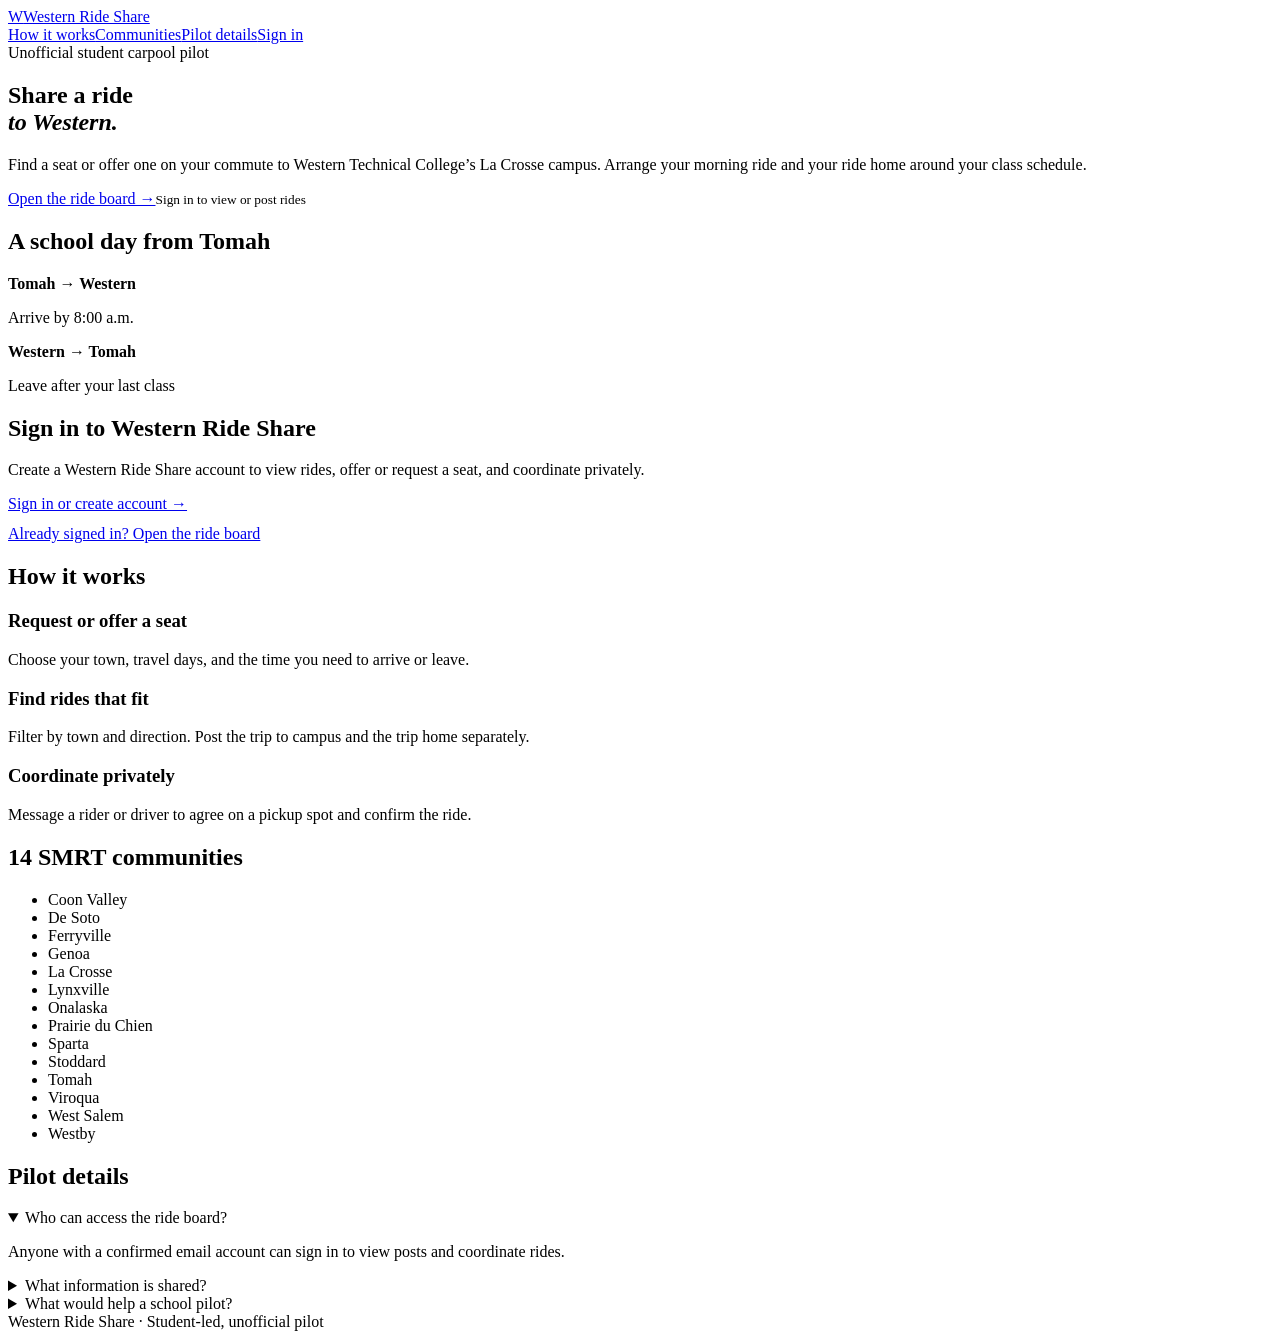
==== index.html @ a23f10d6 "Add preview index.html" ====
<!doctype html>
<html lang="en">
<head>
<meta charset="utf-8">
<meta name="viewport" content="width=device-width, initial-scale=1">
<meta name="description" content="An unofficial student carpool pilot for Western Technical College’s La Crosse campus and 14 SMRT communities.">
<title>Western Ride Share</title>
<link rel="stylesheet" href="https://fonts.googleapis.com/css2?family=Geist:wght@400;500;600;700;800&family=Bricolage+Grotesque:wght@600;700;800&display=swap">
<link rel="stylesheet" href="./styles.css">
</head>
<body>
<header class="shell"><a class="brand" href="./"><span aria-hidden="true">W</span>Western Ride Share</a><nav aria-label="Page navigation"><a href="#how">How it works</a><a href="#towns">Communities</a><a href="#pilot">Pilot details</a><a href="./sign-in.html">Sign in</a></nav></header>
<main class="shell">
<section class="hero">
<div><div class="eyebrow">Unofficial student carpool pilot</div><h1>Share a ride<br><em>to Western.</em></h1><p>Find a seat or offer one on your commute to Western Technical College’s La Crosse campus. Arrange your morning ride and your ride home around your class schedule.</p><a class="cta" href="./sign-in.html">Open the ride board →</a><small>Sign in to view or post rides</small></div>
<aside class="trip" aria-label="Example school commute"><h2>A school day from Tomah</h2><div class="stop"><b>Tomah → Western</b><p>Arrive by 8:00 a.m.</p></div><div class="stop"><b>Western → Tomah</b><p>Leave after your last class</p></div></aside>
</section>
<section class="signin-panel" id="sign-in" aria-labelledby="signin-title">
<h2 id="signin-title">Sign in to Western Ride Share</h2>
<p>Create a Western Ride Share account to view rides, offer or request a seat, and coordinate privately.</p>
<a class="cta" href="./sign-in.html">Sign in or create account →</a>
<p style="margin:12px 0 0"><a href="./board.html">Already signed in? Open the ride board</a></p>
</section>
<section class="section" id="how"><h2>How it works</h2><div class="cards">
<article class="card"><h3>Request or offer a seat</h3><p>Choose your town, travel days, and the time you need to arrive or leave.</p></article>
<article class="card"><h3>Find rides that fit</h3><p>Filter by town and direction. Post the trip to campus and the trip home separately.</p></article>
<article class="card"><h3>Coordinate privately</h3><p>Message a rider or driver to agree on a pickup spot and confirm the ride.</p></article>
</div></section>
<section class="section" id="towns"><h2>14 SMRT communities</h2><ul class="towns"><li>Coon Valley</li><li>De Soto</li><li>Ferryville</li><li>Genoa</li><li>La Crosse</li><li>Lynxville</li><li>Onalaska</li><li>Prairie du Chien</li><li>Sparta</li><li>Stoddard</li><li>Tomah</li><li>Viroqua</li><li>West Salem</li><li>Westby</li></ul></section>
<section class="section" id="pilot"><h2>Pilot details</h2>
<details open><summary>Who can access the ride board?</summary><p>Anyone with a confirmed email account can sign in to view posts and coordinate rides.</p></details>
<details><summary>What information is shared?</summary><p>Participants can see the route, days, time, and whether someone is requesting or offering a ride. Messages are visible to the two people in the conversation.</p></details>
<details><summary>What would help a school pilot?</summary><p>Support with recruiting a small group of riders and drivers, plus an approved email sending domain for notifications.</p></details>
</section>
<footer>Western Ride Share · Student-led, unofficial pilot</footer>
</main></body>
</html>
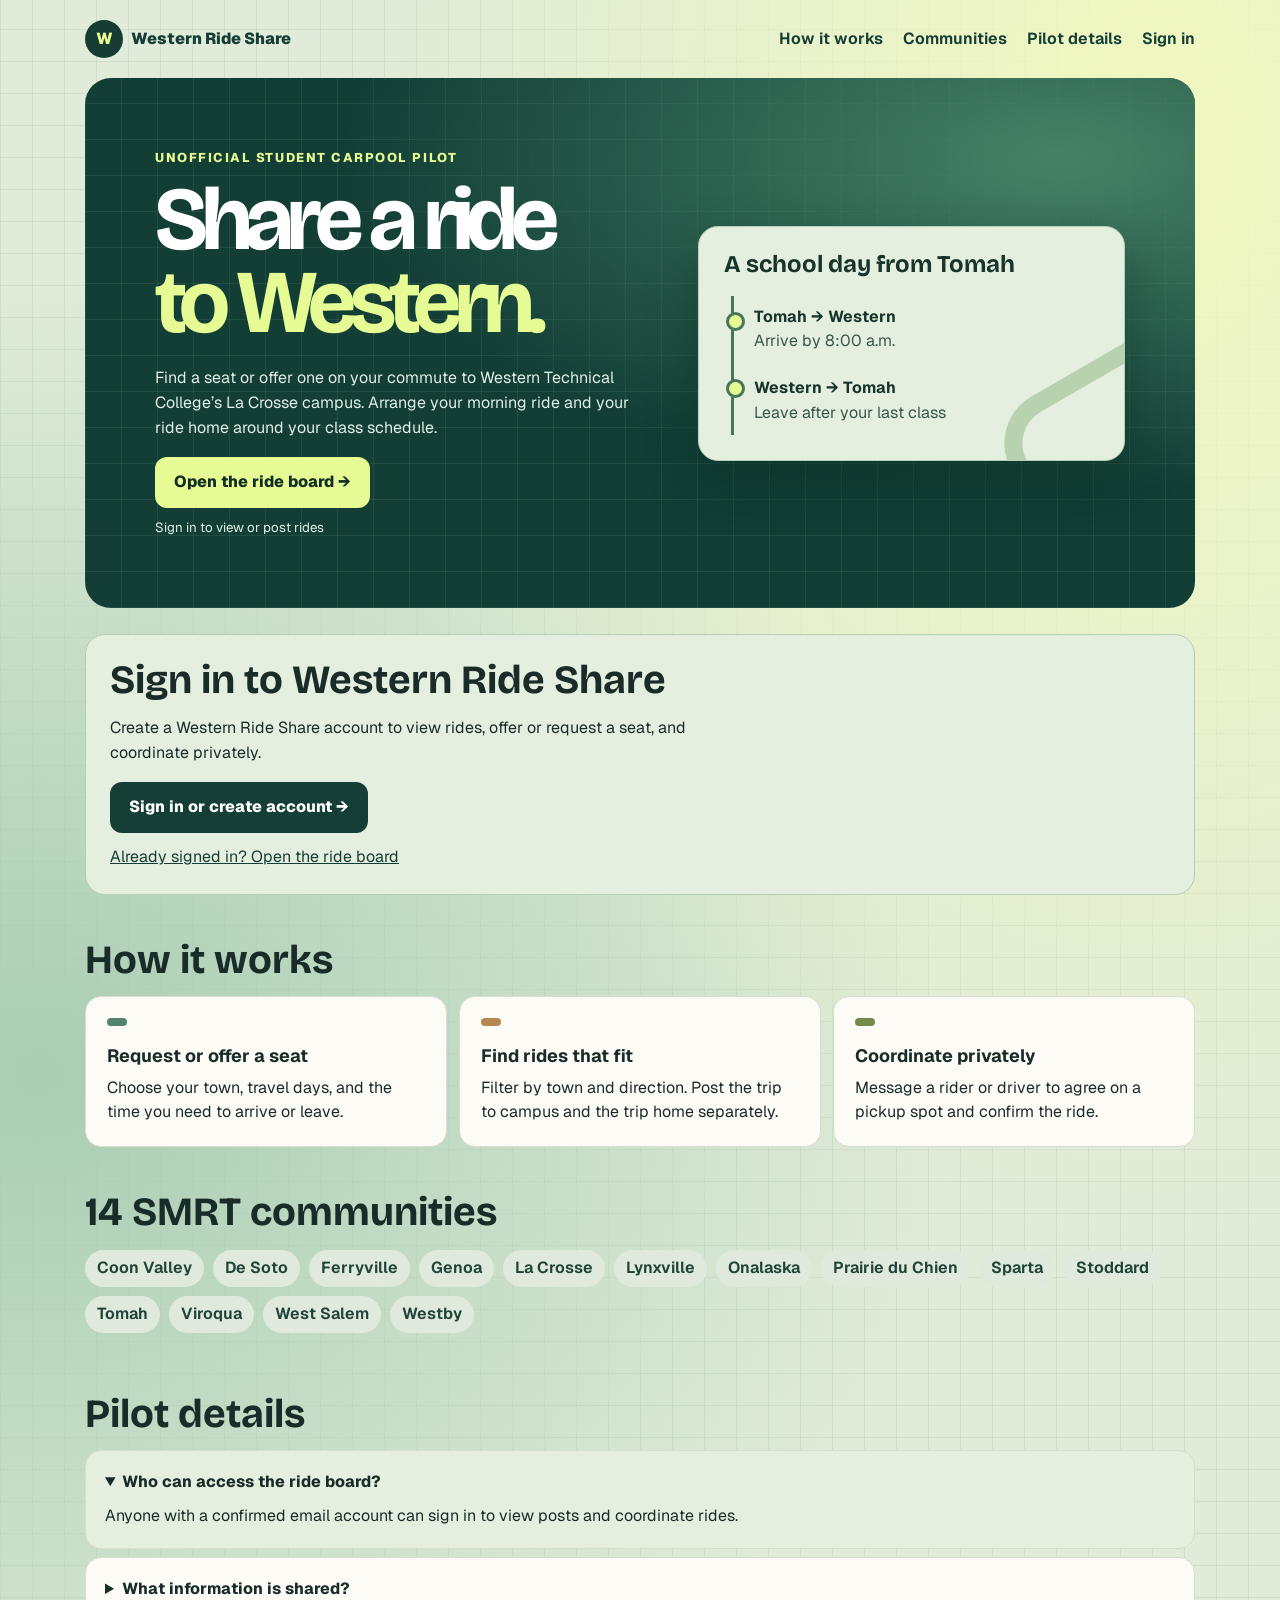
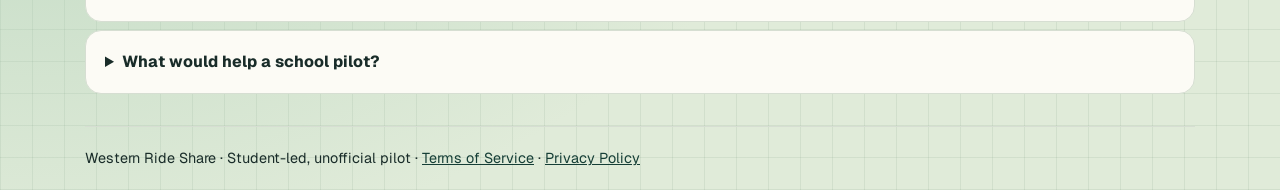
==== commit 2a98cd55: "Show terms and privacy links on site pages" ====
--- a/index.html
+++ b/index.html
@@ -32,6 +32,6 @@
 <details><summary>What information is shared?</summary><p>Participants can see the route, days, time, and whether someone is requesting or offering a ride. Messages are visible to the two people in the conversation.</p></details>
 <details><summary>What would help a school pilot?</summary><p>Support with recruiting a small group of riders and drivers, plus an approved email sending domain for notifications.</p></details>
 </section>
-<footer>Western Ride Share · Student-led, unofficial pilot</footer>
+<footer>Western Ride Share · Student-led, unofficial pilot <span aria-hidden="true">·</span> <a href="./terms.html">Terms of Service</a> <span aria-hidden="true">·</span> <a href="./privacy.html">Privacy Policy</a></footer>
 </main></body>
 </html>
--- a/styles.css
+++ b/styles.css
@@ -0,0 +1,21 @@
+
+:root{color-scheme:light;--ink:#272226;--plum:#55223e;--cream:#fbf6ed;--paper:#fffdf8;--line:#e7dad1;--gold:#ffce89}*{box-sizing:border-box}html{scroll-behavior:smooth}body{margin:0;background:var(--cream);color:var(--ink);font:16px/1.55 system-ui,sans-serif}a{color:var(--plum)}a:focus-visible,summary:focus-visible{outline:3px solid #bd6329;outline-offset:4px}.shell{width:min(1110px,calc(100% - 40px));margin:auto}header{display:flex;align-items:center;justify-content:space-between;gap:14px;padding:22px 0}.brand{font-weight:850;text-decoration:none}.brand span{display:inline-grid;place-items:center;background:var(--plum);color:white;border-radius:11px;width:38px;height:38px;margin-right:8px}nav{display:flex;gap:20px;flex-wrap:wrap}nav a{font-weight:650;text-decoration:none}nav a:hover{text-decoration:underline}.hero{border-radius:30px;padding:clamp(26px,6vw,70px);background:radial-gradient(ellipse at top right,#95536c,transparent 62%),#482038;color:white;display:grid;grid-template-columns:1.35fr 1fr;gap:30px;align-items:center}.eyebrow{color:var(--gold);font-size:.8rem;text-transform:uppercase;font-weight:800;letter-spacing:.12em}h1,h2{font-family:Georgia,serif;line-height:1.08}h1{font-size:clamp(3rem,7vw,6.25rem);margin:10px 0 18px;letter-spacing:-.05em}h2{font-size:clamp(1.7rem,4vw,2.5rem);margin:0 0 14px}p{margin:0 0 16px}.hero p{color:#faeaf2;max-width:44ch}.hero .eyebrow{color:var(--gold)}.cta{display:inline-block;background:var(--gold);color:#372021;border-radius:12px;padding:13px 19px;text-decoration:none;font-weight:800}.cta:hover{background:#ffe0ad}.hero small{display:block;margin-top:10px;color:#faeaf2}.trip{background:var(--paper);color:var(--ink);border-radius:19px;padding:23px;box-shadow:0 16px 35px #2b102c44}.trip h2{font-size:1.5rem}.trip p{color:#54434c;margin:0}.stop{padding:9px 0 9px 19px;border-left:3px solid #d19b71}.stop+ .stop{border-top:1px solid var(--line)}.stop b{display:block}.section{padding:36px 0 0}.cards{display:grid;grid-template-columns:repeat(3,1fr);gap:14px}.card,details{background:var(--paper);border:1px solid var(--line);border-radius:16px;padding:19px}.card h3{font-size:1.06rem;margin:0 0 6px}.card p,details p{margin:0}.towns{display:flex;gap:8px;flex-wrap:wrap;padding:0;list-style:none}.towns li{padding:6px 12px;border-radius:999px;background:#f0e1e7;color:#492136;font-weight:650}details+details{margin-top:8px}summary{cursor:pointer;font-weight:750}details p{padding-top:9px}footer{margin-top:32px;padding:20px 0;border-top:1px solid var(--line);font-size:.9rem}@media(max-width:720px){.hero,.cards{grid-template-columns:1fr}.shell{width:calc(100% - 28px)}header{align-items:flex-start;flex-direction:column}.hero{gap:20px}nav{gap:14px}}@media(prefers-reduced-motion:reduce){html{scroll-behavior:auto}}
+
+:root{--cream:#f1f0e9;--paper:#fcfbf5;--ink:#192c29;--plum:#153e36;--gold:#e6fb93;--line:#d6ded2}
+body{font-family:Geist,system-ui,sans-serif}h1,h2{font-family:"Bricolage Grotesque",Geist,system-ui,sans-serif}
+header{padding:20px 0}.brand span{border-radius:50%;background:#163c34;color:var(--gold)}nav a{padding:6px 0}
+.hero{position:relative;isolation:isolate;overflow:hidden;background:#123e36;border-radius:26px;min-height:460px;grid-template-columns:1.2fr 1fr}
+.hero::before{content:"";position:absolute;inset:0;z-index:-1;background:radial-gradient(ellipse at 88% 15%,#468267 0%,transparent 52%),repeating-linear-gradient(90deg,#e3ffdf12 0 1px,transparent 1px 36px),repeating-linear-gradient(0deg,#e3ffdf12 0 1px,transparent 1px 36px)}
+.hero h1{line-height:.93;letter-spacing:-.07em;margin-bottom:22px}.hero h1 em{color:var(--gold);font-style:normal}.hero p,.hero small{color:#e0eee6}
+.cta{background:var(--gold);color:#142e24}.cta:hover{background:#f3ffc2}.cta:focus-visible{outline-color:white}
+.trip{position:relative;overflow:hidden;background:#e5efdf;border:1px solid #b4cfb5;color:#17352c;padding:25px;border-radius:20px;box-shadow:0 22px 50px #05281e70}
+.trip::after{content:"";pointer-events:none;position:absolute;width:176px;height:150px;right:-105px;bottom:-84px;border:18px solid #b8d1ae;border-radius:54px;transform:rotate(-30deg)}
+.trip h2{margin:0 0 18px}.trip p{color:#38564a}.stop{position:relative;margin-left:7px;border-left:3px solid #47765a;padding-left:20px}.stop::before{content:"";position:absolute;left:-8px;top:16px;width:13px;height:13px;border:3px solid #47765a;background:var(--gold);border-radius:50%}.stop+.stop{border-top:0;padding-top:13px}
+.section{padding-top:44px}.cards{gap:12px}.card{border-radius:16px;padding:21px}.card h3{font-size:1.12rem}.card::before{content:"";display:block;width:20px;height:8px;border-radius:10px;background:#52846b;margin-bottom:16px}.card:nth-child(2)::before{background:#b4874f}.card:nth-child(3)::before{background:#758a49}.towns li{background:#e0eadc;color:#21443a}.towns{gap:9px}details[open]{background:#e5efdf}
+@media(max-width:720px){header{gap:7px}.hero{min-height:0}.hero h1{font-size:clamp(3.3rem,12vw,5rem)}.section{padding-top:32px}.trip{padding:20px}nav a{font-size:.9rem}}
+.signin-panel{background:#e5efdf;border:1px solid #b4cfb5;border-radius:20px;padding:24px;margin-top:26px}.signin-panel p{max-width:58ch}.signin-panel .cta{background:#153e36;color:#fff}.signin-panel .cta:focus-visible{outline-color:#41774f}
+
+body{min-height:100vh;background-color:#e0ebd9;background-image:radial-gradient(ellipse at 90% 8%,#f1f8bf 0%,transparent 48%),radial-gradient(ellipse at 3% 60%,#a9cdb3 0%,transparent 52%),repeating-linear-gradient(0deg,#36634516 0 1px,transparent 1px 32px),repeating-linear-gradient(90deg,#36634516 0 1px,transparent 1px 32px)}
+.signin-hero{grid-template-columns:minmax(0,1fr);min-height:400px}
+.signin-hero h1{font-size:clamp(2.6rem,8vw,5rem)}
+.signin-hero .signin-return{display:inline-block;margin-top:15px;color:#e0eee6}
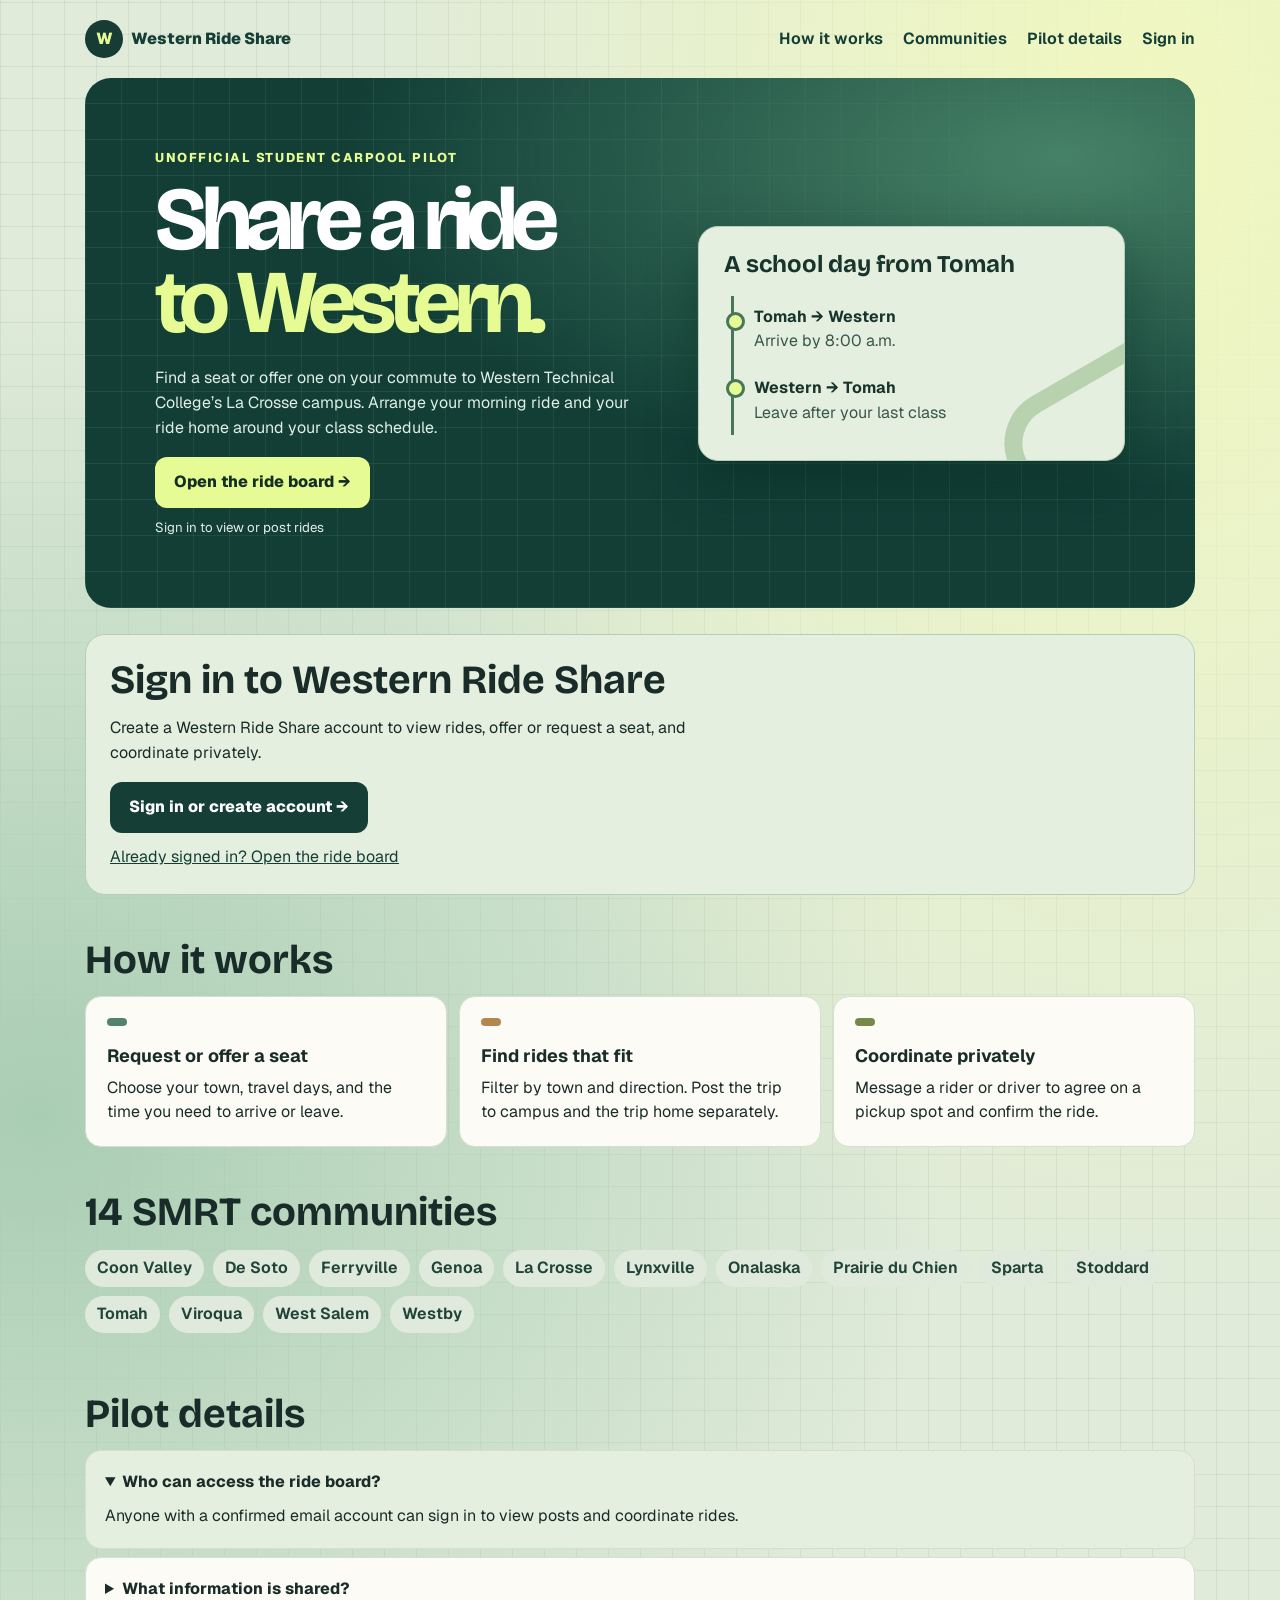
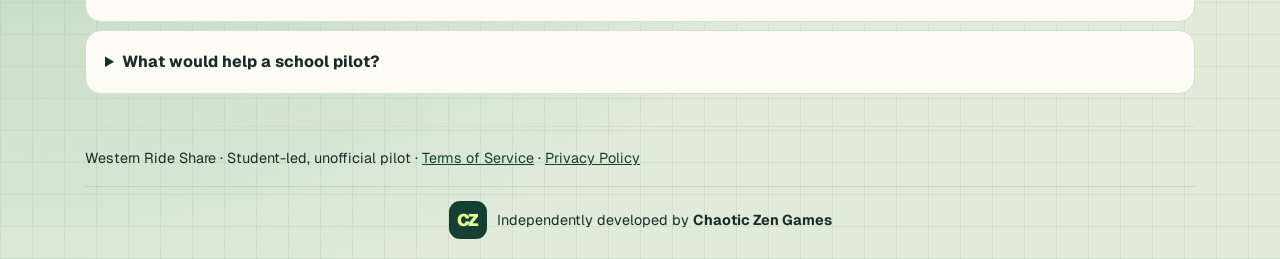
==== commit ab3c9803: "Add Chaotic Zen Games footer credit to preview" ====
--- a/index.html
+++ b/index.html
@@ -32,6 +32,6 @@
 <details><summary>What information is shared?</summary><p>Participants can see the route, days, time, and whether someone is requesting or offering a ride. Messages are visible to the two people in the conversation.</p></details>
 <details><summary>What would help a school pilot?</summary><p>Support with recruiting a small group of riders and drivers, plus an approved email sending domain for notifications.</p></details>
 </section>
-<footer>Western Ride Share · Student-led, unofficial pilot <span aria-hidden="true">·</span> <a href="./terms.html">Terms of Service</a> <span aria-hidden="true">·</span> <a href="./privacy.html">Privacy Policy</a></footer>
+<footer>Western Ride Share · Student-led, unofficial pilot <span aria-hidden="true">·</span> <a href="./terms.html">Terms of Service</a> <span aria-hidden="true">·</span> <a href="./privacy.html">Privacy Policy</a><div class="developer-credit" style="display:flex;justify-content:center;align-items:center;gap:10px;flex-wrap:wrap;margin-top:16px;padding-top:14px;border-top:1px solid #789b8240"><span aria-hidden="true" style="display:inline-grid;place-items:center;width:38px;height:38px;border-radius:11px;background:#153f35;color:#e6fb93;font-weight:900;letter-spacing:-.09em;font-size:17px">CZ</span><span>Independently developed by <strong>Chaotic Zen Games</strong></span></div></footer>
 </main></body>
 </html>
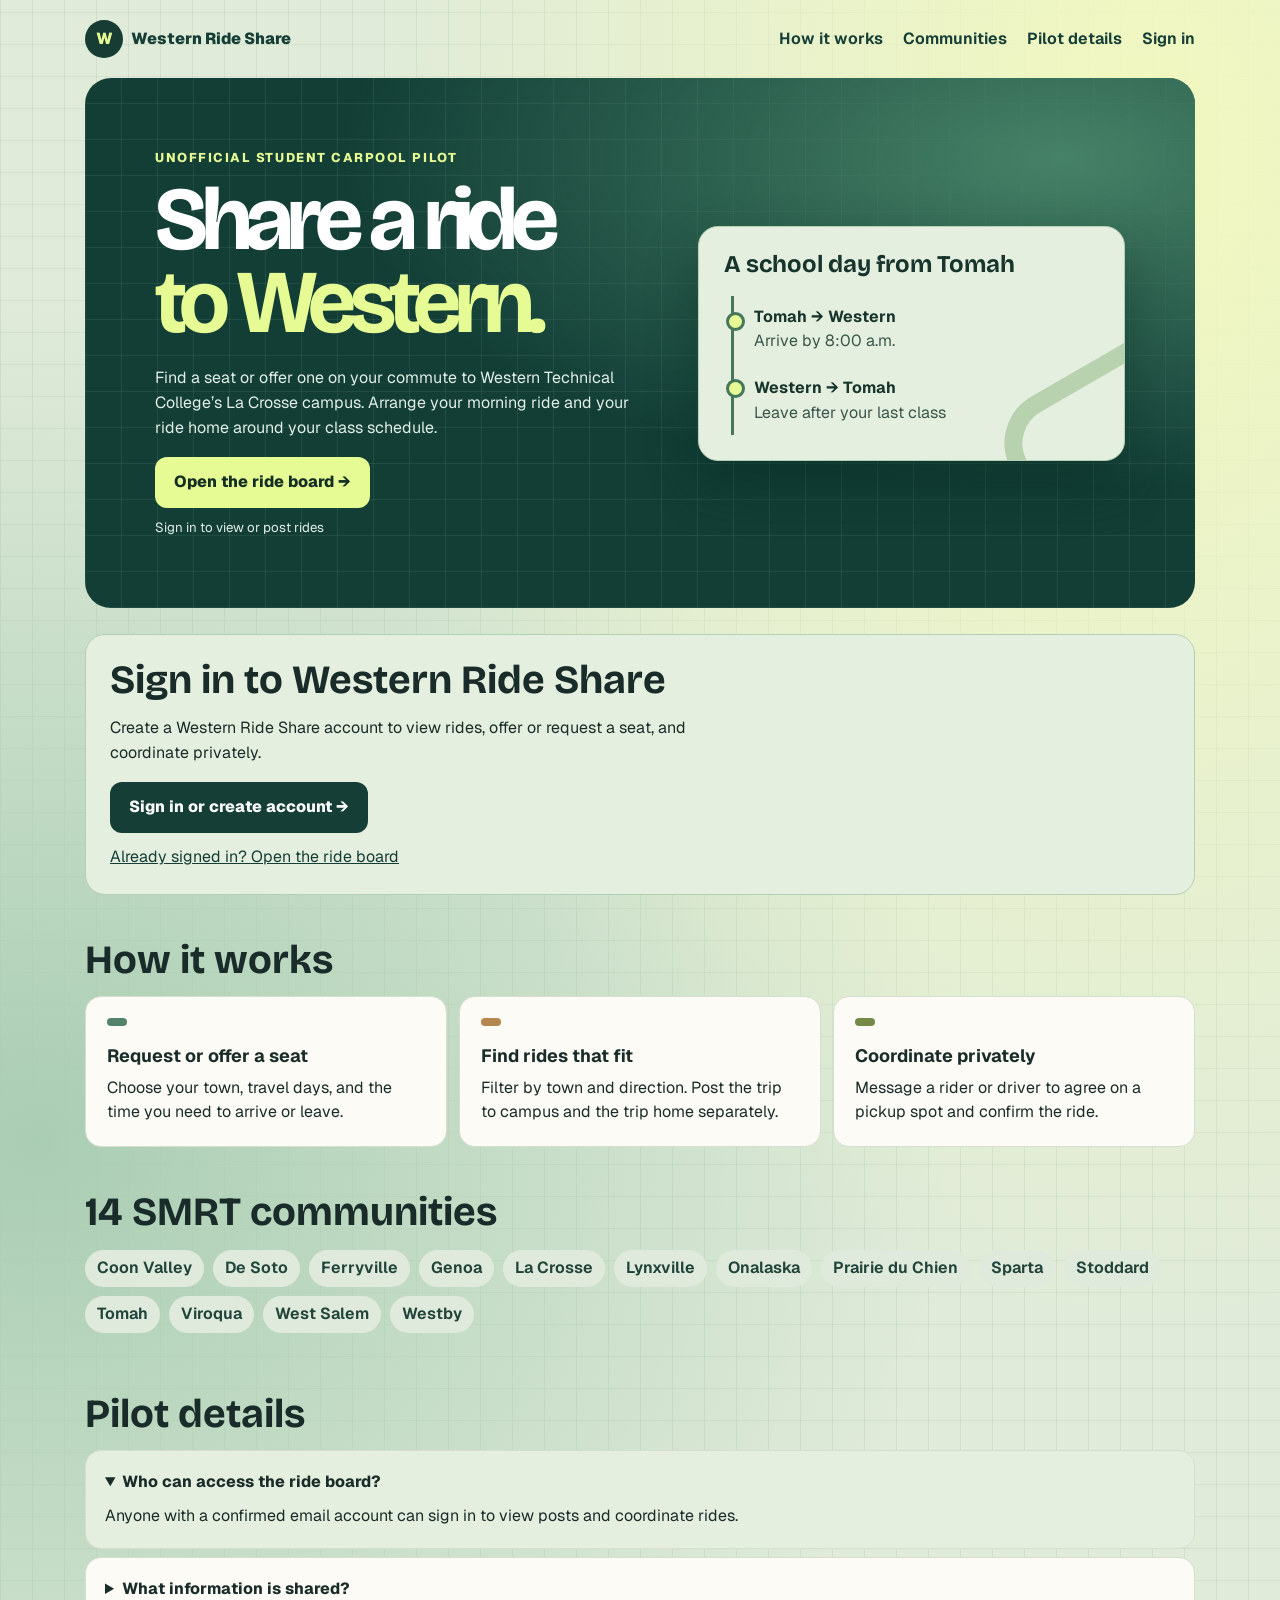
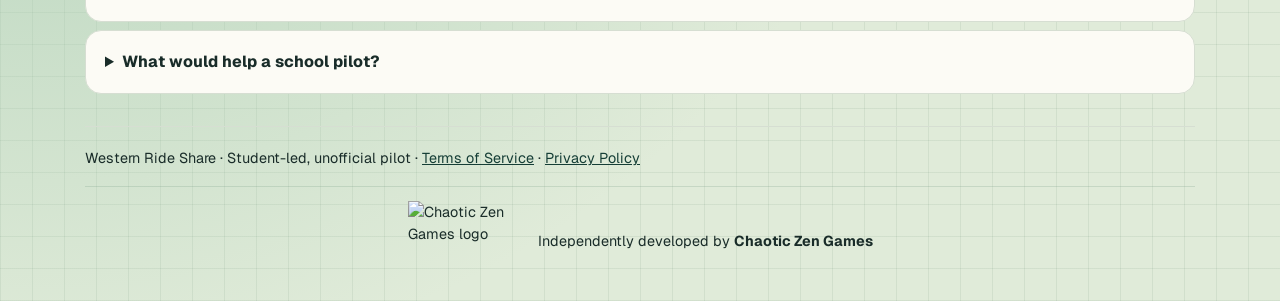
==== commit b226827d: "Use original Chaotic Zen Games logo in preview footer" ====
--- a/index.html
+++ b/index.html
@@ -32,6 +32,6 @@
 <details><summary>What information is shared?</summary><p>Participants can see the route, days, time, and whether someone is requesting or offering a ride. Messages are visible to the two people in the conversation.</p></details>
 <details><summary>What would help a school pilot?</summary><p>Support with recruiting a small group of riders and drivers, plus an approved email sending domain for notifications.</p></details>
 </section>
-<footer>Western Ride Share · Student-led, unofficial pilot <span aria-hidden="true">·</span> <a href="./terms.html">Terms of Service</a> <span aria-hidden="true">·</span> <a href="./privacy.html">Privacy Policy</a><div class="developer-credit" style="display:flex;justify-content:center;align-items:center;gap:10px;flex-wrap:wrap;margin-top:16px;padding-top:14px;border-top:1px solid #789b8240"><span aria-hidden="true" style="display:inline-grid;place-items:center;width:38px;height:38px;border-radius:11px;background:#153f35;color:#e6fb93;font-weight:900;letter-spacing:-.09em;font-size:17px">CZ</span><span>Independently developed by <strong>Chaotic Zen Games</strong></span></div></footer>
+<footer>Western Ride Share · Student-led, unofficial pilot <span aria-hidden="true">·</span> <a href="./terms.html">Terms of Service</a> <span aria-hidden="true">·</span> <a href="./privacy.html">Privacy Policy</a><div class="developer-credit" style="display:flex;justify-content:center;align-items:center;gap:10px;flex-wrap:wrap;margin-top:16px;padding-top:14px;border-top:1px solid #789b8240"><img src="https://raw.githubusercontent.com/Adamingwell/hollow-meridian-site/main/media/chaotic-zen.webp" alt="Chaotic Zen Games logo" width="120" height="80" loading="lazy" style="width:120px;height:auto;max-height:80px;object-fit:contain"><span>Independently developed by <strong>Chaotic Zen Games</strong></span></div></footer>
 </main></body>
 </html>
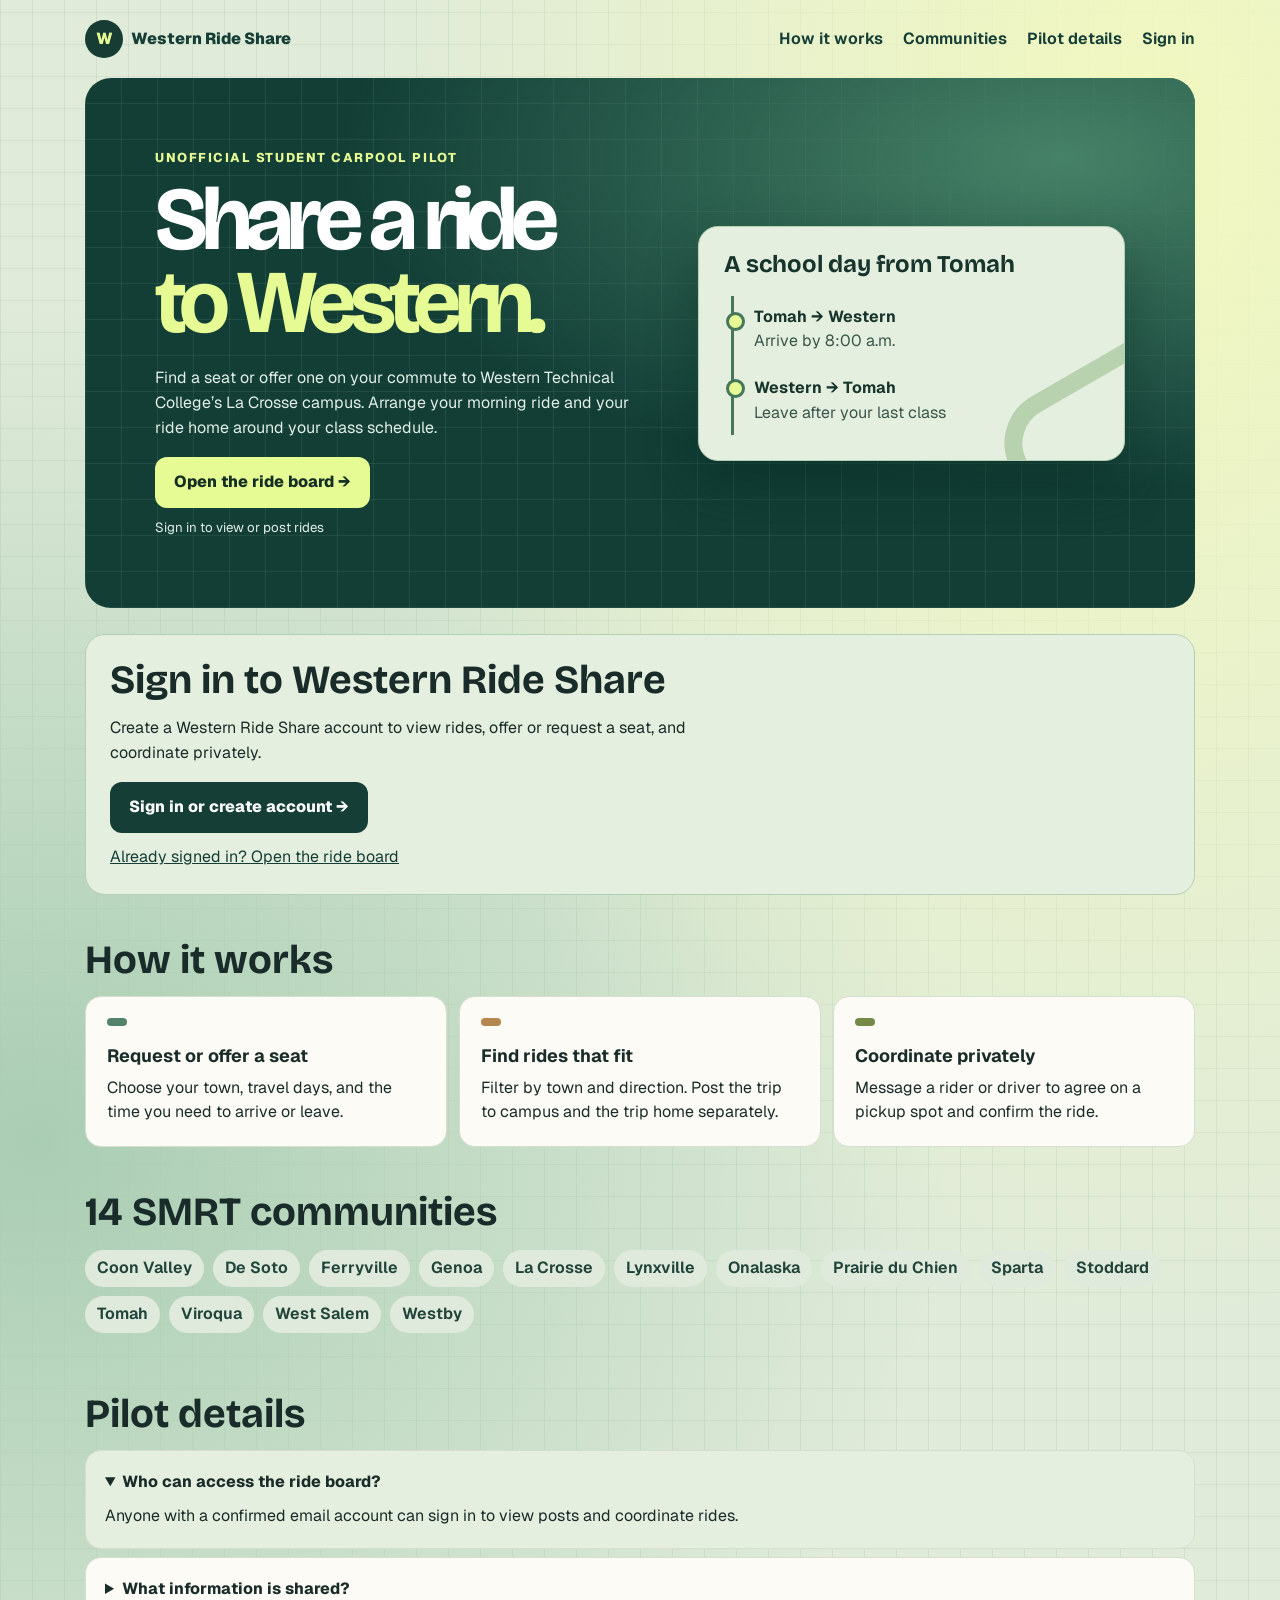
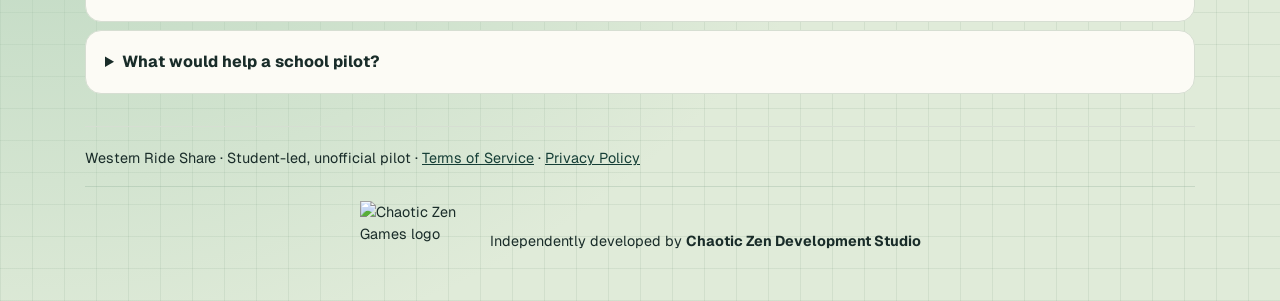
==== commit 65fe60d2: "Update developer credit to Chaotic Zen Development Studio" ====
--- a/index.html
+++ b/index.html
@@ -32,6 +32,6 @@
 <details><summary>What information is shared?</summary><p>Participants can see the route, days, time, and whether someone is requesting or offering a ride. Messages are visible to the two people in the conversation.</p></details>
 <details><summary>What would help a school pilot?</summary><p>Support with recruiting a small group of riders and drivers, plus an approved email sending domain for notifications.</p></details>
 </section>
-<footer>Western Ride Share · Student-led, unofficial pilot <span aria-hidden="true">·</span> <a href="./terms.html">Terms of Service</a> <span aria-hidden="true">·</span> <a href="./privacy.html">Privacy Policy</a><div class="developer-credit" style="display:flex;justify-content:center;align-items:center;gap:10px;flex-wrap:wrap;margin-top:16px;padding-top:14px;border-top:1px solid #789b8240"><img src="https://raw.githubusercontent.com/Adamingwell/hollow-meridian-site/main/media/chaotic-zen.webp" alt="Chaotic Zen Games logo" width="120" height="80" loading="lazy" style="width:120px;height:auto;max-height:80px;object-fit:contain"><span>Independently developed by <strong>Chaotic Zen Games</strong></span></div></footer>
+<footer>Western Ride Share · Student-led, unofficial pilot <span aria-hidden="true">·</span> <a href="./terms.html">Terms of Service</a> <span aria-hidden="true">·</span> <a href="./privacy.html">Privacy Policy</a><div class="developer-credit" style="display:flex;justify-content:center;align-items:center;gap:10px;flex-wrap:wrap;margin-top:16px;padding-top:14px;border-top:1px solid #789b8240"><img src="https://raw.githubusercontent.com/Adamingwell/hollow-meridian-site/main/media/chaotic-zen.webp" alt="Chaotic Zen Games logo" width="120" height="80" loading="lazy" style="width:120px;height:auto;max-height:80px;object-fit:contain"><span>Independently developed by <strong>Chaotic Zen Development Studio</strong></span></div></footer>
 </main></body>
 </html>
